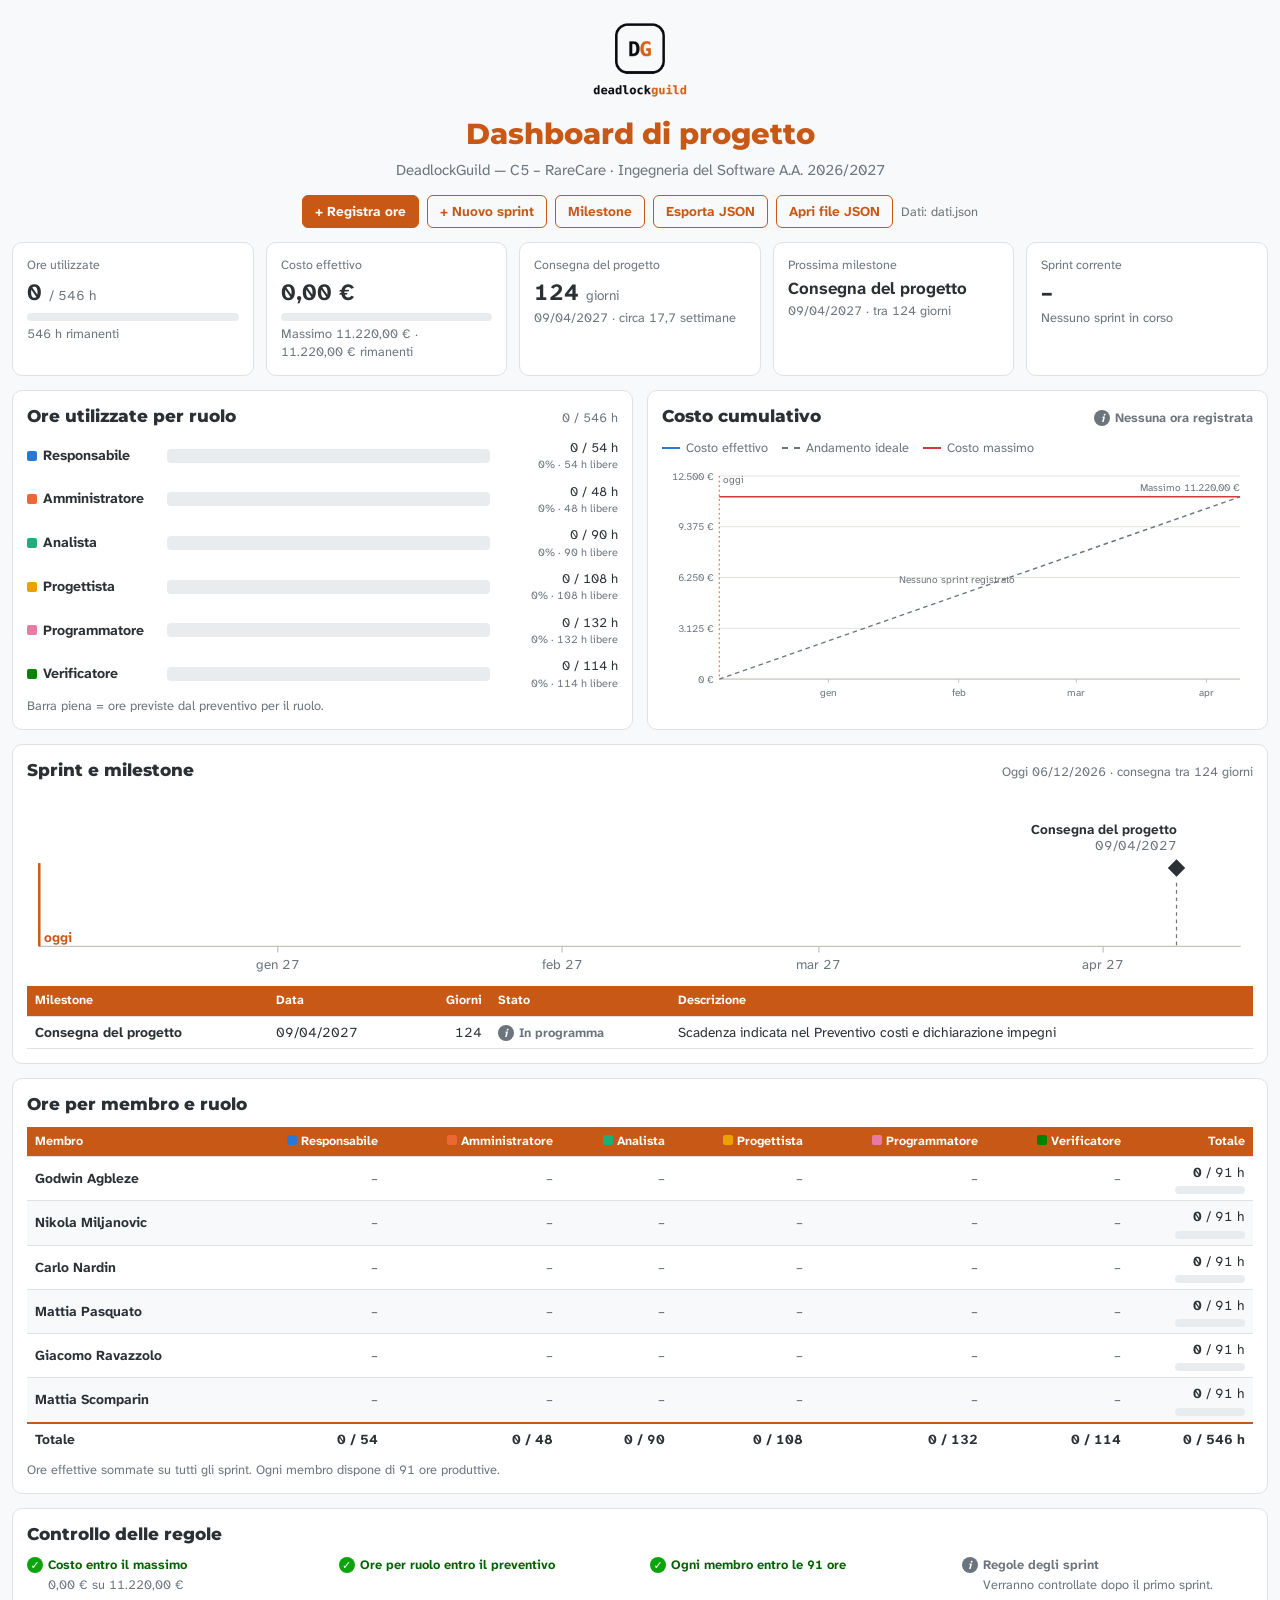
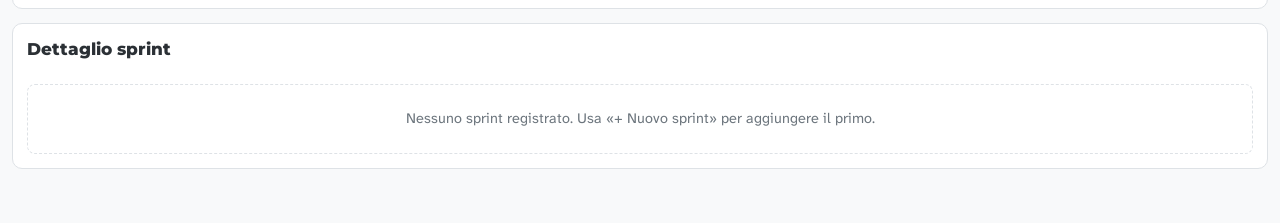
==== Tools/DashboardProgetto/index.html @ b95f5a77 "First dashboard version" ====
<!DOCTYPE html>
<html lang="it">
<head>
<meta charset="UTF-8">
<meta name="viewport" content="width=device-width, initial-scale=1">
<title>Dashboard di progetto</title>
<link rel="stylesheet" href="style.css">
</head>
<body>
<div class="contenitore">
  <header>
    <img src="../../assets/logo_nobg.png" alt="Logo DeadlockGuild">
    <h1>Dashboard di progetto</h1>
    <p class="sottotitolo">DeadlockGuild — <span id="nomeProgetto">C5 – RareCare</span> · Ingegneria del Software A.A. 2026/2027</p>
  </header>

  <div class="barra-azioni">
    <button type="button" class="primario" id="registraOre">+ Registra ore</button>
    <button type="button" id="nuovoSprint">+ Nuovo sprint</button>
    <button type="button" id="gestisciMilestone">Milestone</button>
    <button type="button" id="esporta">Esporta JSON</button>
    <label class="bottone" for="apriFile">Apri file JSON</label>
    <input type="file" id="apriFile" accept="application/json,.json" hidden>
    <span class="fonte" id="fonte">Caricamento dati…</span>
  </div>

  <div class="avviso" id="avviso" hidden>
    <span class="stato warn">Ci sono modifiche non ancora salvate nel file dei dati: esporta il JSON per non perderle.</span>
    <button type="button" id="esportaAvviso">Esporta JSON</button>
  </div>

  <div class="kpi" id="kpi"></div>

  <div class="griglia-2">
    <section>
      <div class="intestazione-sezione">
        <h2>Ore utilizzate per ruolo</h2>
        <span class="fonte" id="oreRuoloTotale"></span>
      </div>
      <div class="righe-ruolo" id="oreRuolo"></div>
      <p class="nota">Barra piena = ore previste dal preventivo per il ruolo.</p>
    </section>
    <section>
      <div class="intestazione-sezione">
        <h2>Costo cumulativo</h2>
        <span id="andamentoCosto"></span>
      </div>
      <div class="legenda-grafico">
        <span><i style="border-color: var(--serie-1)"></i>Costo effettivo</span>
        <span><i style="border-color: var(--text-muted); border-top-style: dashed"></i>Andamento ideale</span>
        <span><i style="border-color: var(--ko)"></i>Costo massimo</span>
      </div>
      <div class="grafico" id="graficoCosto"></div>
    </section>
  </div>

  <section class="blocco">
    <div class="intestazione-sezione">
      <h2>Sprint e milestone</h2>
      <span class="fonte" id="giorniConsegna"></span>
    </div>
    <div class="grafico" id="timeline"></div>
    <div class="tabella-wrap" style="margin-top: 10px">
      <table>
        <thead>
          <tr><th>Milestone</th><th>Data</th><th class="num">Giorni</th><th>Stato</th><th>Descrizione</th></tr>
        </thead>
        <tbody id="tabellaMilestone"></tbody>
      </table>
    </div>
  </section>

  <section class="blocco">
    <h2>Ore per membro e ruolo</h2>
    <div class="tabella-wrap" id="matrice"></div>
    <p class="nota">Ore effettive sommate su tutti gli sprint. Ogni membro dispone di <span id="orePerMembro">91</span> ore produttive.</p>
  </section>

  <section class="blocco">
    <h2>Controllo delle regole</h2>
    <ul class="controlli" id="controlli"></ul>
  </section>

  <section class="blocco">
    <div class="intestazione-sezione">
      <h2>Dettaglio sprint</h2>
      <div class="azioni-sprint">
        <button type="button" id="modificaSprint" hidden>Modifica sprint</button>
        <button type="button" class="primario" id="chiudiSprint" hidden>Chiudi sprint</button>
      </div>
    </div>
    <div class="pillole" id="pillole"></div>
    <div id="dettaglioSprint"></div>
  </section>
</div>

<div class="tooltip" id="tooltip" hidden></div>

<!-- Modifica / creazione sprint -->
<dialog id="dialogSprint">
  <form method="dialog" id="formSprint" novalidate>
    <h2 id="titoloDialogSprint">Nuovo sprint</h2>
    <div class="campi">
      <label class="campo">Nome<input type="text" id="sNome" required></label>
      <label class="campo">Data di inizio<input type="date" id="sInizio" required></label>
      <label class="campo">Durata (settimane)<input type="number" id="sDurata" min="0.5" step="0.5"></label>
      <label class="campo">Data di fine<input type="date" id="sFine" required></label>
    </div>

    <div class="titolo-blocco">Ruoli dei membri</div>
    <div class="tabella-wrap">
      <table>
        <thead><tr><th>Membro</th><th>Ruolo</th></tr></thead>
        <tbody id="sAssegnazioni"></tbody>
      </table>
    </div>
    <p class="nota">Le ore si aggiungono con «+ Registra ore».</p>

    <label class="campo" style="margin-top: 10px">Link ai task dello sprint su GitHub (se vuoto si apre la board del progetto)
      <input type="url" id="sLink" placeholder="https://github.com/users/DeadlockGuild/projects/1/…">
    </label>
    <label class="campo" style="margin-top: 10px">Note<textarea id="sNote" rows="2"></textarea></label>

    <div class="messaggi" id="sMessaggi"></div>
    <div class="piede-dialog">
      <button type="button" class="pericolo" id="sElimina">Elimina sprint</button>
      <div>
        <button type="button" id="sAnnulla">Annulla</button>
        <button type="submit" class="primario" id="sSalva">Salva sprint</button>
      </div>
    </div>
  </form>
</dialog>

<!-- Registrazione ore -->
<dialog id="dialogLog">
  <form method="dialog" id="formLog" novalidate>
    <h2>Registra ore</h2>
    <div class="campi">
      <label class="campo">Membro<select id="lMembro"></select></label>
      <label class="campo">Sprint<select id="lSprint"></select></label>
      <label class="campo">Data<input type="date" id="lData"></label>
      <label class="campo">Ore<input type="number" id="lOre" min="0.5" step="0.5" value="1"></label>
    </div>
    <label class="campo">Attività svolta (facoltativa)<input type="text" id="lNota" placeholder="Es. stesura verbale, revisione analisi dei requisiti…"></label>
    <div class="messaggi" id="lMessaggi"></div>
    <div class="piede-dialog">
      <span class="fonte" id="lRiepilogo"></span>
      <div>
        <button type="button" id="lAnnulla">Annulla</button>
        <button type="submit" class="primario">Registra</button>
      </div>
    </div>
  </form>
</dialog>

<!-- Milestone -->
<dialog id="dialogMilestone">
  <form method="dialog" id="formMilestone" novalidate>
    <h2>Milestone</h2>
    <div class="tabella-wrap">
      <table>
        <thead><tr><th>Nome</th><th>Data</th><th>Descrizione</th><th>Raggiunta</th><th></th></tr></thead>
        <tbody id="mRighe"></tbody>
      </table>
    </div>
    <div class="messaggi" id="mMessaggi"></div>
    <div class="piede-dialog">
      <button type="button" id="mAggiungi">+ Aggiungi milestone</button>
      <div>
        <button type="button" id="mAnnulla">Annulla</button>
        <button type="submit" class="primario">Salva milestone</button>
      </div>
    </div>
  </form>
</dialog>

<!-- Esportazione -->
<dialog id="dialogEsporta">
  <div class="corpo">
    <h2>Esporta dati</h2>
    <p class="nota">Questo è il contenuto aggiornato di <code>dati.json</code>. Il salvataggio automatico non è ancora implementato: per ora copia il testo e sostituisci il file nel repository.</p>
    <textarea id="jsonEsportato" rows="16" readonly spellcheck="false" style="font-family: ui-monospace, monospace; font-size: 0.78rem; margin-top: 8px"></textarea>
    <div class="piede-dialog">
      <span class="fonte" id="copiato"></span>
      <div>
        <button type="button" id="chiudiEsporta">Chiudi</button>
        <button type="button" class="primario" id="copiaJson">Copia JSON</button>
      </div>
    </div>
  </div>
</dialog>

<script src="app.js"></script>
</body>
</html>
---- Tools/DashboardProgetto/style.css ----
@font-face {
  font-family: "Atkinson Hyperlegible Next";
  src: url("../../assets/fonts/AtkinsonHyperlegibleNext-Regular.ttf") format("truetype");
  font-weight: 400;
}
@font-face {
  font-family: "Atkinson Hyperlegible Next";
  src: url("../../assets/fonts/AtkinsonHyperlegibleNext-Bold.ttf") format("truetype");
  font-weight: 700;
}
@font-face {
  font-family: "Montserrat";
  src: url("../../assets/fonts/Montserrat-ExtraBold.ttf") format("truetype");
  font-weight: 800;
}

/* Colori: stessa base del sito e del tool di stima, palette dei grafici validata */
:root {
  --bg-main: #f8f9fa;
  --bg-section: #ffffff;
  --bg-bar: #e9ecef;
  --border: #dee2e6;
  --text-main: #2b3035;
  --text-muted: #6c757d;
  --accent: #c85815;
  --accent-soft: rgba(200, 88, 21, 0.12);
  --grid: #e1e0d9;
  --axis: #c3c2b7;

  /* Ruoli: un colore fisso per ruolo, nello stesso ordine del preventivo */
  --serie-1: #2a78d6;
  --serie-2: #eb6834;
  --serie-3: #1baf7a;
  --serie-4: #eda100;
  --serie-5: #e87ba4;
  --serie-6: #008300;


  /* Stati (sempre accompagnati da icona ed etichetta) */
  --ok: #0ca30c;
  --ok-testo: #006300;
  --warn: #fab219;
  --warn-testo: #8a5a00;
  --ko: #d03b3b;
  --ko-testo: #b02a2a;
}
@media (prefers-color-scheme: dark) {
  :root {
    --bg-main: #16181b;
    --bg-section: #1f2226;
    --bg-bar: #2b2f34;
    --border: #3a3f45;
    --text-main: #e9ecef;
    --text-muted: #9aa1a8;
    --accent: #e8702b;
    --accent-soft: rgba(232, 112, 43, 0.16);
    --grid: #2c2c2a;
    --axis: #383835;

    --serie-1: #3987e5;
    --serie-2: #d95926;
    --serie-3: #199e70;
    --serie-4: #c98500;
    --serie-5: #d55181;
    --serie-6: #008300;


    --ok-testo: #0ca30c;
    --warn-testo: #fab219;
    --ko-testo: #ef6b6b;
  }
}

* { box-sizing: border-box; }
[hidden] { display: none !important; }

body {
  margin: 0;
  font-family: "Atkinson Hyperlegible Next", system-ui, sans-serif;
  font-size: 15px;
  line-height: 1.4;
  background: var(--bg-main);
  color: var(--text-main);
  font-variant-numeric: tabular-nums;
}

.contenitore {
  max-width: 1680px;
  margin: 0 auto;
  padding: 12px 12px 40px;
}

/* Intestazione */
header {
  display: flex;
  flex-direction: column;
  align-items: center;
  text-align: center;
  gap: 6px;
  margin-bottom: 14px;
}
header img { height: 96px; width: auto; border-radius: 10px; }
@media (prefers-color-scheme: dark) {
  header img { background: #f8f9fa; }
}
h1, h2 {
  font-family: "Montserrat", system-ui, sans-serif;
  font-weight: 800;
  margin: 0;
}
h1 { color: var(--accent); font-size: 1.8rem; }
h2 { font-size: 1.05rem; margin-bottom: 10px; }
.sottotitolo { color: var(--text-muted); margin: 0; }

.barra-azioni {
  display: flex;
  flex-wrap: wrap;
  justify-content: center;
  align-items: center;
  gap: 8px;
  margin: 6px 0 14px;
}
.fonte { font-size: 0.8rem; color: var(--text-muted); }

button, .bottone {
  font: inherit;
  font-size: 0.85rem;
  font-weight: 700;
  border-radius: 6px;
  padding: 6px 12px;
  cursor: pointer;
  border: 1px solid var(--accent);
  background: transparent;
  color: var(--accent);
  text-decoration: none;
  display: inline-flex;
  align-items: center;
  gap: 6px;
}
button.primario { background: var(--accent); color: #fff; }
button.pericolo { border-color: var(--ko); color: var(--ko-testo); }
button:hover, .bottone:hover { filter: brightness(1.08); }
button:focus-visible, .bottone:focus-visible, input:focus-visible, select:focus-visible, textarea:focus-visible {
  outline: 2px solid var(--accent);
  outline-offset: 1px;
}

/* Avviso modifiche non salvate */
.avviso {
  display: flex;
  flex-wrap: wrap;
  align-items: center;
  justify-content: space-between;
  gap: 8px;
  border: 1px solid var(--warn);
  background: rgba(250, 178, 25, 0.12);
  border-radius: 8px;
  padding: 8px 12px;
  margin-bottom: 14px;
  font-size: 0.9rem;
}
.avviso[hidden] { display: none; }

section {
  background: var(--bg-section);
  border: 1px solid var(--border);
  border-radius: 10px;
  padding: 14px;
  min-width: 0;
}

/* Riquadri sintetici */
.kpi {
  display: grid;
  grid-template-columns: repeat(5, minmax(0, 1fr));
  gap: 12px;
  margin-bottom: 14px;
}
.kpi section { display: flex; flex-direction: column; gap: 4px; }
.kpi .etichetta { font-size: 0.78rem; color: var(--text-muted); }
.kpi .valore { font-size: 1.45rem; font-weight: 700; line-height: 1.15; }
.kpi .valore small { font-size: 0.85rem; color: var(--text-muted); font-weight: 400; }
.kpi .dettaglio { font-size: 0.8rem; color: var(--text-muted); }
@media (max-width: 1060px) { .kpi { grid-template-columns: repeat(3, minmax(0, 1fr)); } }
@media (max-width: 640px) { .kpi { grid-template-columns: repeat(2, minmax(0, 1fr)); } }

.progresso {
  height: 8px;
  border-radius: 4px;
  background: var(--bg-bar);
  overflow: hidden;
  margin-top: 4px;
}
.progresso span { display: block; height: 100%; border-radius: 4px; background: var(--accent); }

/* Etichetta di stato: sempre icona + testo */
.stato {
  display: inline-flex;
  align-items: center;
  gap: 5px;
  font-size: 0.8rem;
  font-weight: 700;
}
.stato::before {
  content: "";
  flex: none;
  width: 16px;
  height: 16px;
  border-radius: 50%;
  color: #fff;
  font-size: 11px;
  line-height: 16px;
  text-align: center;
}
.stato.ok { color: var(--ok-testo); }
.stato.ok::before { content: "✓"; background: var(--ok); }
.stato.warn { color: var(--warn-testo); }
.stato.warn::before { content: "!"; background: var(--warn); color: #0b0b0b; }
.stato.ko { color: var(--ko-testo); }
.stato.ko::before { content: "✕"; background: var(--ko); }
.stato.info { color: var(--text-muted); }
.stato.info::before { content: "i"; background: var(--text-muted); font-style: italic; }

/* Griglie */
.griglia-2 {
  display: grid;
  grid-template-columns: minmax(0, 1fr) minmax(0, 1fr);
  gap: 14px;
  margin-bottom: 14px;
}
.blocco { margin-bottom: 14px; }
@media (max-width: 900px) {
  .griglia-2 { grid-template-columns: minmax(0, 1fr); }
}
.intestazione-sezione {
  display: flex;
  flex-wrap: wrap;
  justify-content: space-between;
  align-items: baseline;
  gap: 8px;
}
.nota { font-size: 0.8rem; color: var(--text-muted); margin: 6px 0 0; }
.vuoto {
  color: var(--text-muted);
  font-size: 0.9rem;
  text-align: center;
  padding: 24px 8px;
  border: 1px dashed var(--border);
  border-radius: 8px;
}

/* Ore per ruolo */
.righe-ruolo { display: flex; flex-direction: column; gap: 10px; }
.riga-ruolo {
  display: grid;
  grid-template-columns: 130px minmax(0, 1fr) 118px;
  align-items: center;
  gap: 10px;
  cursor: default;
}
.riga-ruolo .nome { font-weight: 700; font-size: 0.88rem; display: flex; align-items: center; gap: 6px; }
.riga-ruolo .valori { font-size: 0.82rem; text-align: right; }
.riga-ruolo .valori small { display: block; color: var(--text-muted); }
.pista {
  position: relative;
  height: 14px;
  border-radius: 4px;
  background: var(--bg-bar);
}
.pista .riempimento {
  position: absolute;
  inset: 0 auto 0 0;
  border-radius: 0 4px 4px 0;
}
.pista .eccesso {
  position: absolute;
  top: -3px;
  bottom: -3px;
  right: 0;
  width: 3px;
  border-radius: 2px;
  background: var(--ko);
}
@media (max-width: 480px) {
  .riga-ruolo { grid-template-columns: 96px minmax(0, 1fr) 92px; gap: 6px; }
}

.colore {
  display: inline-block;
  flex: none;
  width: 10px;
  height: 10px;
  border-radius: 2px;
}

/* Grafici SVG */
.grafico { position: relative; }
.grafico svg { display: block; width: 100%; height: auto; overflow: visible; }
/* Su schermi stretti i grafici scorrono in orizzontale invece di rimpicciolire il testo */
#graficoCosto, #timeline { overflow-x: auto; }
#graficoCosto svg { min-width: 520px; }
#timeline svg { min-width: 760px; }
.grafico text { fill: var(--text-muted); font-size: 11px; font-family: inherit; }
.grafico .griglia line { stroke: var(--grid); stroke-width: 1; }
.grafico .asse { stroke: var(--axis); stroke-width: 1; }
.legenda-grafico {
  display: flex;
  flex-wrap: wrap;
  gap: 4px 14px;
  font-size: 0.8rem;
  color: var(--text-muted);
  margin-bottom: 6px;
}
.legenda-grafico span { display: inline-flex; align-items: center; gap: 6px; }
.legenda-grafico i { display: inline-block; width: 18px; height: 0; border-top: 2px solid; }

.tooltip {
  position: fixed;
  z-index: 50;
  pointer-events: none;
  background: var(--bg-section);
  border: 1px solid var(--border);
  border-radius: 6px;
  box-shadow: 0 2px 10px rgba(0, 0, 0, 0.15);
  padding: 6px 9px;
  font-size: 0.8rem;
  max-width: 260px;
}
.tooltip[hidden] { display: none; }
.tooltip strong { display: block; margin-bottom: 2px; }

/* Tabelle (intestazione arancione come nei documenti) */
.tabella-wrap { overflow-x: auto; }
table { width: 100%; border-collapse: collapse; font-size: 0.86rem; }
th, td {
  padding: 6px 8px;
  border-bottom: 1px solid var(--border);
  text-align: left;
  vertical-align: middle;
  white-space: nowrap;
}
th { background: var(--accent); color: #fff; font-weight: 700; font-size: 0.78rem; }
th.num, td.num { text-align: right; }
tbody tr:nth-child(even) { background: var(--bg-main); }
tfoot td { font-weight: 700; border-top: 2px solid var(--accent); border-bottom: none; }
td.zero { color: var(--text-muted); }
td .mini { display: block; width: 70px; margin-left: auto; }

/* Controlli delle regole */
.controlli {
  list-style: none;
  margin: 0;
  padding: 0;
  display: grid;
  grid-template-columns: repeat(auto-fill, minmax(280px, 1fr));
  gap: 10px 20px;
}
.controlli li { display: flex; flex-direction: column; gap: 2px; }
.controlli .dettaglio { font-size: 0.8rem; color: var(--text-muted); padding-left: 21px; }

/* Sprint */
.pillole { display: flex; flex-wrap: wrap; gap: 6px; margin-bottom: 12px; }
.pillola {
  font-size: 0.8rem;
  border-radius: 999px;
  padding: 4px 10px;
  border: 1px solid var(--border);
  color: var(--text-main);
  background: var(--bg-main);
}
.pillola.attiva { border-color: var(--accent); background: var(--accent-soft); color: var(--accent); }
.dettaglio-sprint {
  display: grid;
  grid-template-columns: minmax(0, 1.3fr) minmax(0, 1fr);
  gap: 16px;
}
@media (max-width: 900px) { .dettaglio-sprint { grid-template-columns: minmax(0, 1fr); } }
.fatti { display: flex; flex-wrap: wrap; gap: 6px 18px; font-size: 0.85rem; margin-bottom: 10px; }
.fatti b { display: block; font-size: 0.75rem; color: var(--text-muted); font-weight: 400; }

.collegamenti { display: flex; flex-wrap: wrap; gap: 8px; margin-top: 12px; }

/* Finestre di modifica */
dialog {
  width: min(760px, calc(100vw - 24px));
  max-height: calc(100vh - 32px);
  border: 1px solid var(--border);
  border-radius: 10px;
  padding: 0;
  background: var(--bg-section);
  color: var(--text-main);
}
dialog::backdrop { background: rgba(0, 0, 0, 0.45); }
dialog form, dialog .corpo { padding: 16px; }
dialog h2 { color: var(--accent); }
.campi {
  display: grid;
  grid-template-columns: repeat(4, minmax(0, 1fr));
  gap: 10px;
  margin-bottom: 14px;
}
@media (max-width: 600px) { .campi { grid-template-columns: repeat(2, minmax(0, 1fr)); } }
label.campo { display: flex; flex-direction: column; gap: 3px; font-size: 0.78rem; color: var(--text-muted); }
input, select, textarea {
  font: inherit;
  font-size: 0.88rem;
  color: var(--text-main);
  background: var(--bg-main);
  border: 1px solid var(--border);
  border-radius: 6px;
  padding: 5px 7px;
  width: 100%;
  min-width: 0;
}
textarea { resize: vertical; }
td input[type="number"] { width: 80px; text-align: right; }
td select { min-width: 140px; }
td input[type="text"], td input[type="date"] { min-width: 130px; }
.messaggi { display: flex; flex-direction: column; gap: 4px; margin: 10px 0; }
.piede-dialog {
  display: flex;
  flex-wrap: wrap;
  justify-content: space-between;
  gap: 8px;
  margin-top: 14px;
}
.piede-dialog div { display: flex; gap: 8px; }
.titolo-blocco { font-weight: 700; font-size: 0.85rem; margin: 12px 0 6px; }

/* Azioni dello sprint e registro ore */
.azioni-sprint { display: flex; flex-wrap: wrap; gap: 8px; }
.registro-ore { max-height: 260px; overflow-y: auto; margin-top: 8px; }
.registro-ore td.attivita { white-space: normal; min-width: 160px; }
button.piccolo { padding: 2px 7px; font-size: 0.75rem; }
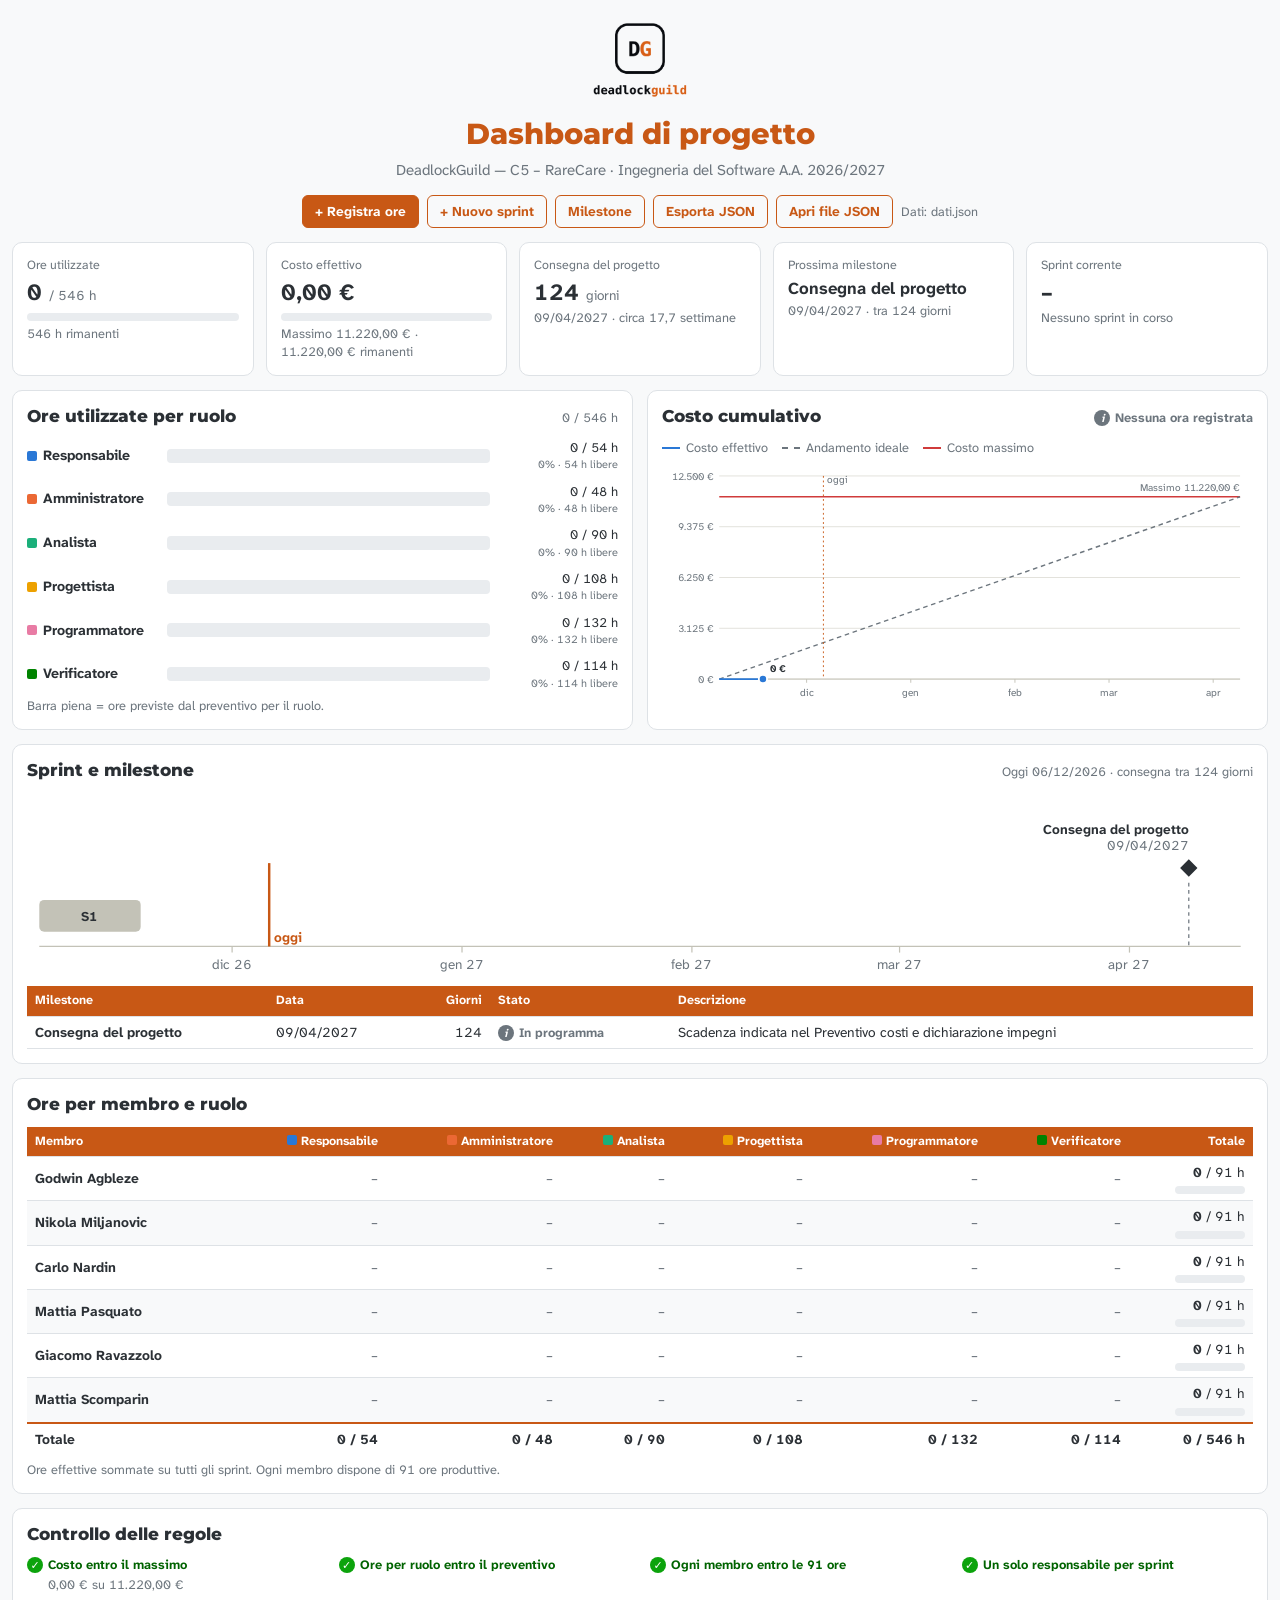
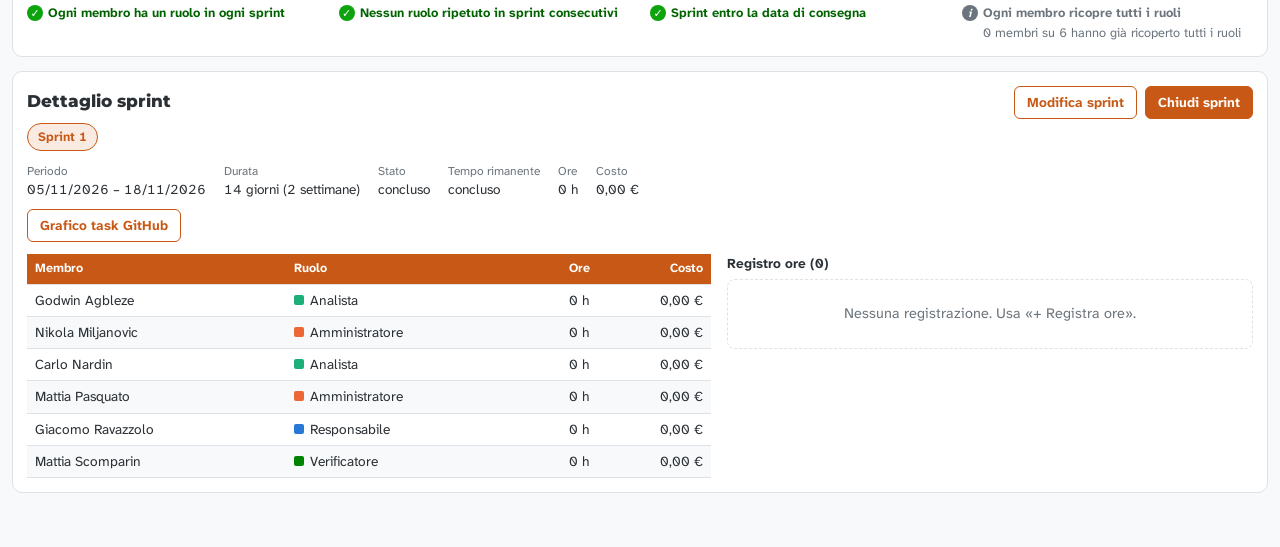
==== commit 09ec1b3f: "Modified dashboard" ====
--- a/Tools/DashboardProgetto/index.html
+++ b/Tools/DashboardProgetto/index.html
@@ -4,6 +4,7 @@
 <meta charset="UTF-8">
 <meta name="viewport" content="width=device-width, initial-scale=1">
 <title>Dashboard di progetto</title>
+<link rel="icon" type="image/png" href="../../assets/logo_nobg.png">
 <link rel="stylesheet" href="style.css">
 </head>
 <body>
@@ -116,7 +117,7 @@
     </div>
     <p class="nota">Le ore si aggiungono con «+ Registra ore».</p>
 
-    <label class="campo" style="margin-top: 10px">Link ai task dello sprint su GitHub (se vuoto si apre la board del progetto)
+    <label class="campo" style="margin-top: 10px">Link al grafico dei task su GitHub (se vuoto si apre la board del progetto)
       <input type="url" id="sLink" placeholder="https://github.com/users/DeadlockGuild/projects/1/…">
     </label>
     <label class="campo" style="margin-top: 10px">Note<textarea id="sNote" rows="2"></textarea></label>
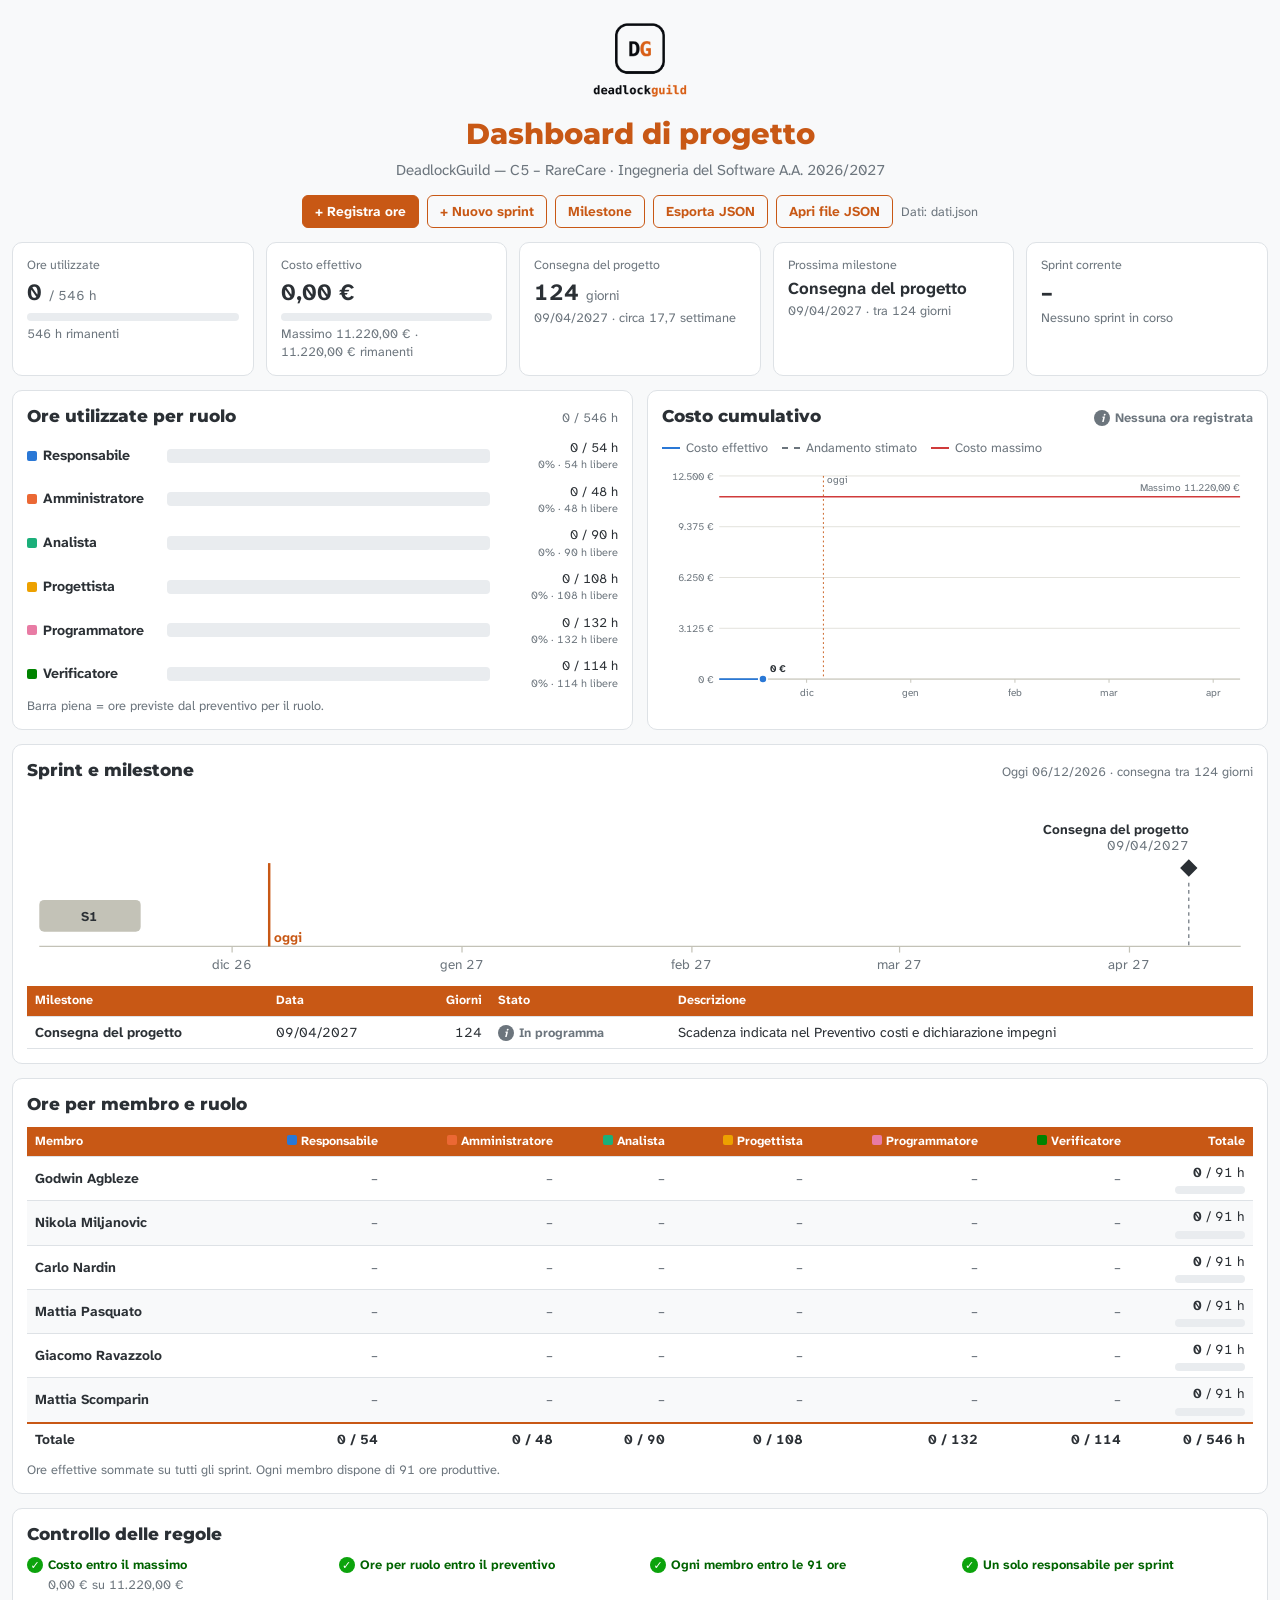
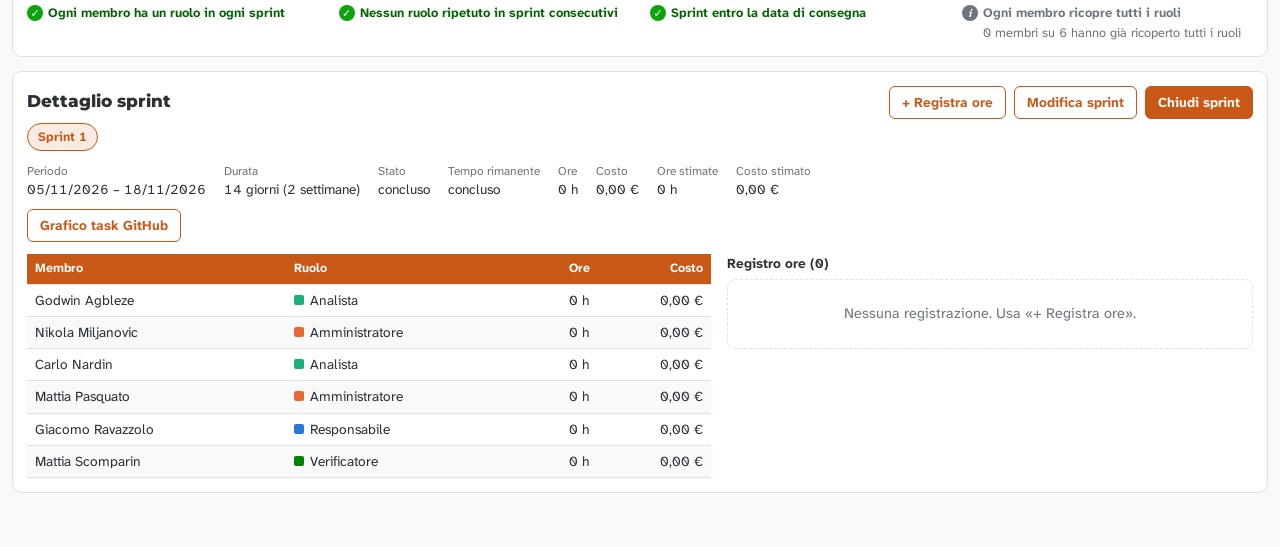
==== commit 05dca221: "Added estimated time" ====
--- a/Tools/DashboardProgetto/index.html
+++ b/Tools/DashboardProgetto/index.html
@@ -48,7 +48,7 @@
       </div>
       <div class="legenda-grafico">
         <span><i style="border-color: var(--serie-1)"></i>Costo effettivo</span>
-        <span><i style="border-color: var(--text-muted); border-top-style: dashed"></i>Andamento ideale</span>
+        <span><i style="border-color: var(--text-muted); border-top-style: dashed"></i>Andamento stimato</span>
         <span><i style="border-color: var(--ko)"></i>Costo massimo</span>
       </div>
       <div class="grafico" id="graficoCosto"></div>
@@ -86,6 +86,7 @@
     <div class="intestazione-sezione">
       <h2>Dettaglio sprint</h2>
       <div class="azioni-sprint">
+        <button type="button" id="registraOreSprint" hidden>+ Registra ore</button>
         <button type="button" id="modificaSprint" hidden>Modifica sprint</button>
         <button type="button" class="primario" id="chiudiSprint" hidden>Chiudi sprint</button>
       </div>
@@ -117,7 +118,11 @@
     </div>
     <p class="nota">Le ore si aggiungono con «+ Registra ore».</p>
 
-    <label class="campo" style="margin-top: 10px">Link al grafico dei task su GitHub (se vuoto si apre la board del progetto)
+    <div class="titolo-blocco">Ore stimate per ruolo</div>
+    <div class="campi" id="sStime"></div>
+    <p class="nota" id="sStimaTotale" style="margin-top: -6px"></p>
+
+    <label class="campo" style="margin-top: 10px">Link al grafico dei task su GitHub (facoltativo)
       <input type="url" id="sLink" placeholder="https://github.com/users/DeadlockGuild/projects/1/…">
     </label>
     <label class="campo" style="margin-top: 10px">Note<textarea id="sNote" rows="2"></textarea></label>
--- a/Tools/DashboardProgetto/style.css
+++ b/Tools/DashboardProgetto/style.css
@@ -432,3 +432,5 @@
 .registro-ore { max-height: 260px; overflow-y: auto; margin-top: 8px; }
 .registro-ore td.attivita { white-space: normal; min-width: 160px; }
 button.piccolo { padding: 2px 7px; font-size: 0.75rem; }
+#sStime { grid-template-columns: repeat(3, minmax(0, 1fr)); }
+@media (max-width: 600px) { #sStime { grid-template-columns: repeat(2, minmax(0, 1fr)); } }
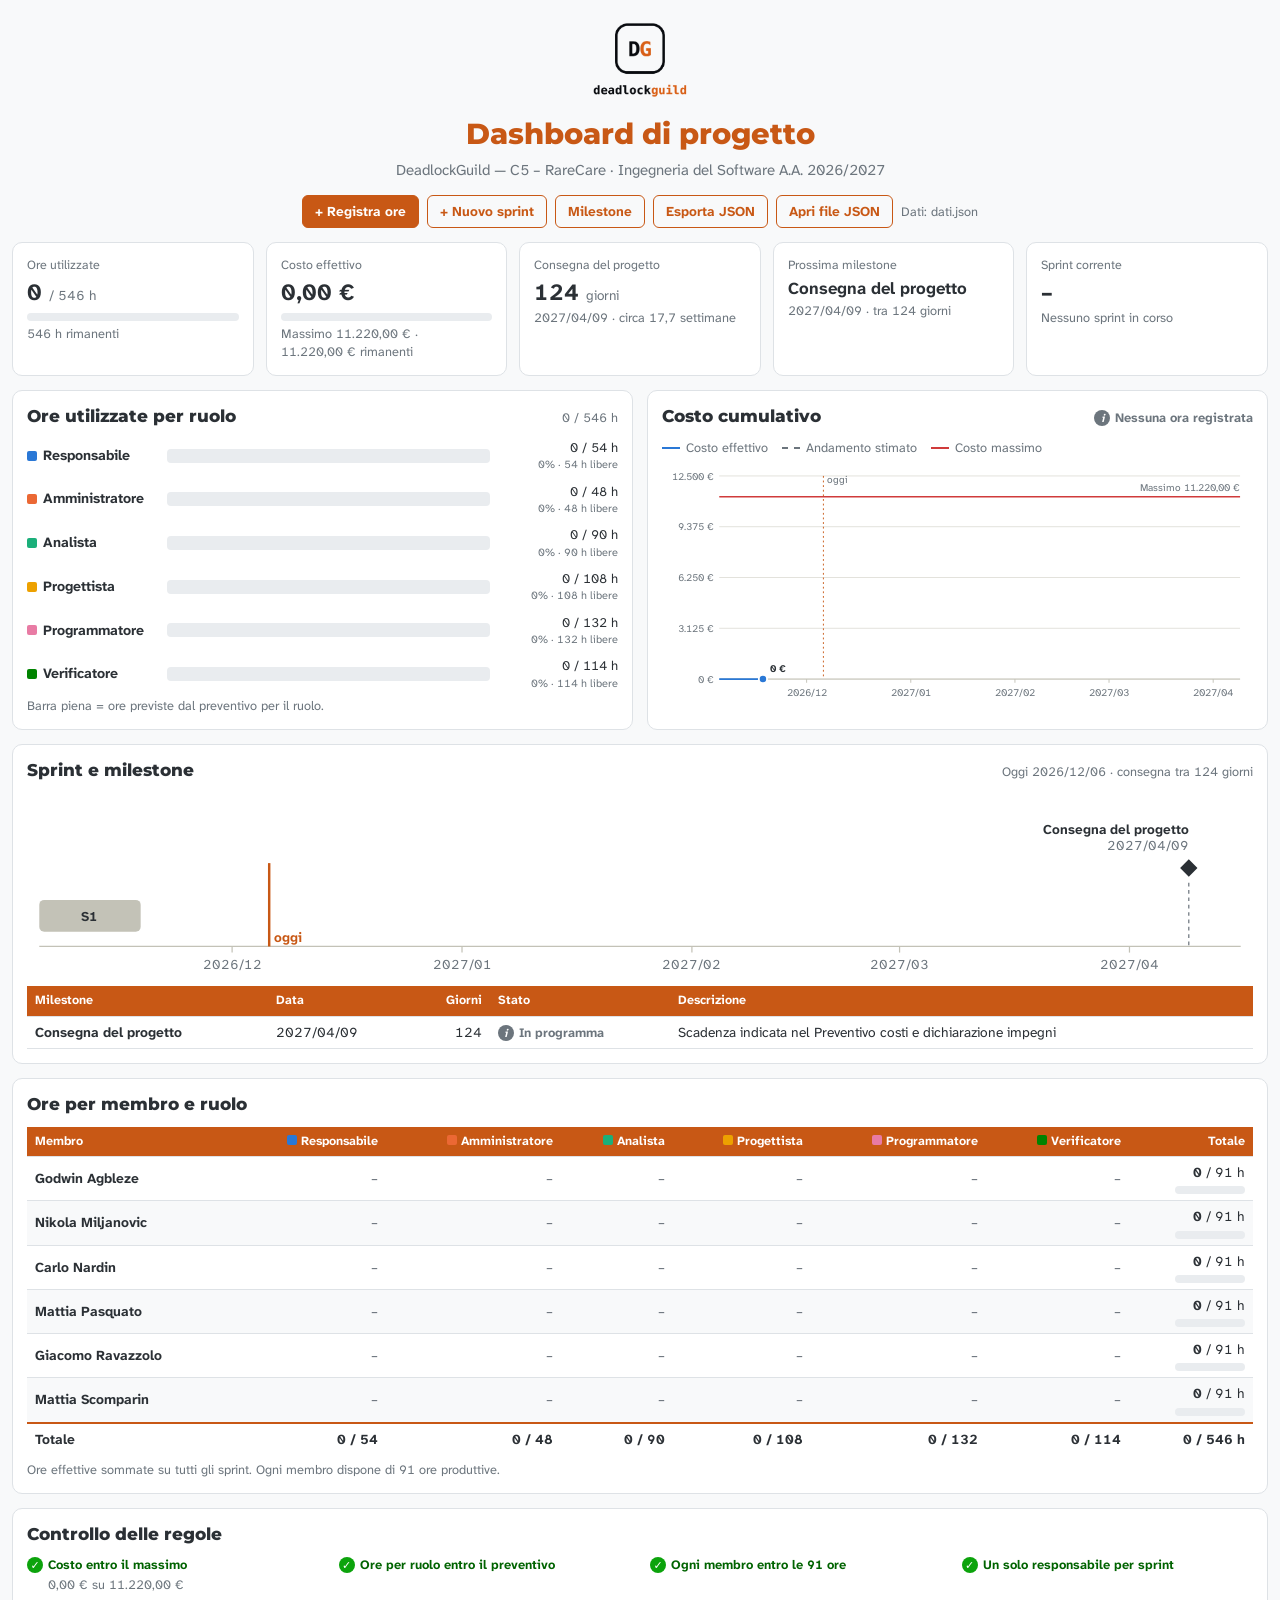
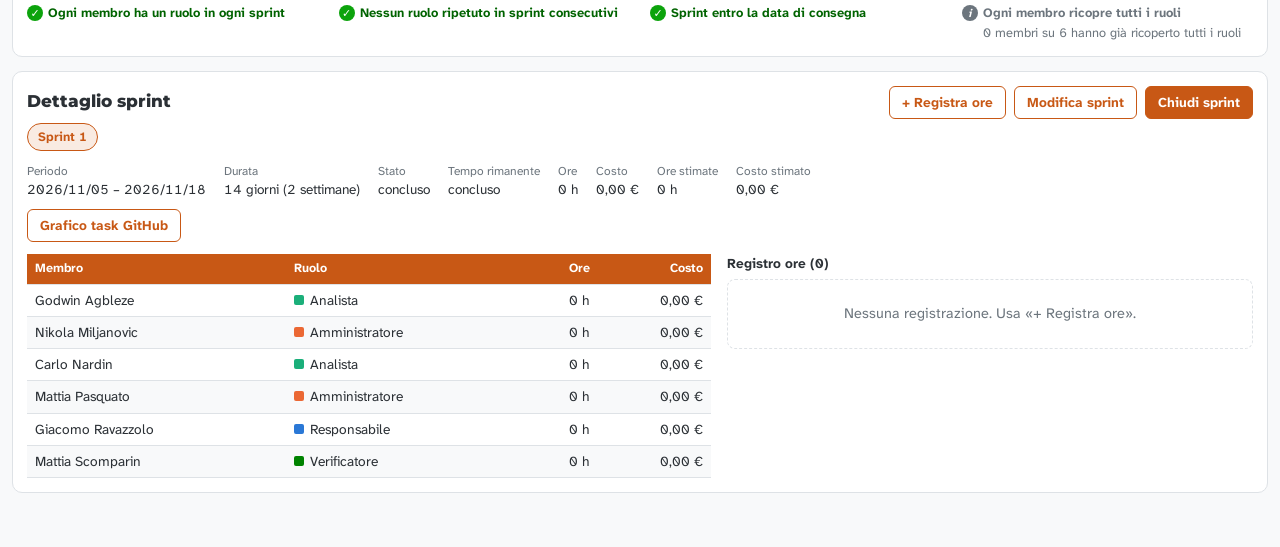
==== commit bc12d72d: "Fix time format for date input field" ====
--- a/Tools/DashboardProgetto/index.html
+++ b/Tools/DashboardProgetto/index.html
@@ -104,9 +104,9 @@
     <h2 id="titoloDialogSprint">Nuovo sprint</h2>
     <div class="campi">
       <label class="campo">Nome<input type="text" id="sNome" required></label>
-      <label class="campo">Data di inizio<input type="date" id="sInizio" required></label>
+      <label class="campo">Data di inizio<input type="text" inputmode="numeric" placeholder="AAAA/MM/GG" maxlength="10" autocomplete="off" id="sInizio" required></label>
       <label class="campo">Durata (settimane)<input type="number" id="sDurata" min="0.5" step="0.5"></label>
-      <label class="campo">Data di fine<input type="date" id="sFine" required></label>
+      <label class="campo">Data di fine<input type="text" inputmode="numeric" placeholder="AAAA/MM/GG" maxlength="10" autocomplete="off" id="sFine" required></label>
     </div>
 
     <div class="titolo-blocco">Ruoli dei membri</div>
@@ -145,7 +145,7 @@
     <div class="campi">
       <label class="campo">Membro<select id="lMembro"></select></label>
       <label class="campo">Sprint<select id="lSprint"></select></label>
-      <label class="campo">Data<input type="date" id="lData"></label>
+      <label class="campo">Data<input type="text" inputmode="numeric" placeholder="AAAA/MM/GG" maxlength="10" autocomplete="off" id="lData"></label>
       <label class="campo">Ore<input type="number" id="lOre" min="0.5" step="0.5" value="1"></label>
     </div>
     <label class="campo">Attività svolta (facoltativa)<input type="text" id="lNota" placeholder="Es. stesura verbale, revisione analisi dei requisiti…"></label>
--- a/Tools/DashboardProgetto/style.css
+++ b/Tools/DashboardProgetto/style.css
@@ -434,3 +434,38 @@
 button.piccolo { padding: 2px 7px; font-size: 0.75rem; }
 #sStime { grid-template-columns: repeat(3, minmax(0, 1fr)); }
 @media (max-width: 600px) { #sStime { grid-template-columns: repeat(2, minmax(0, 1fr)); } }
+
+/* Campo data di testo (AAAA/MM/GG) con icona calendario */
+.campo-data { position: relative; display: flex; }
+.campo-data input[type="text"] { padding-right: 32px; }
+.icona-calendario {
+  position: absolute;
+  right: 8px;
+  top: 50%;
+  transform: translateY(-50%);
+  display: flex;
+  color: var(--text-muted);
+  pointer-events: none;
+}
+.campo-data:hover .icona-calendario { color: var(--accent); }
+/* Campo data nativo trasparente sopra l'icona: riceve il clic e apre il calendario */
+.campo-data input.data-calendario {
+  position: absolute;
+  top: 0;
+  right: 0;
+  width: 32px;
+  height: 100%;
+  min-width: 0;
+  padding: 0;
+  border: 0;
+  opacity: 0;
+  cursor: pointer;
+  z-index: 1;
+}
+.campo-data input.data-calendario::-webkit-calendar-picker-indicator {
+  position: absolute;
+  inset: 0;
+  width: auto;
+  height: auto;
+  cursor: pointer;
+}
